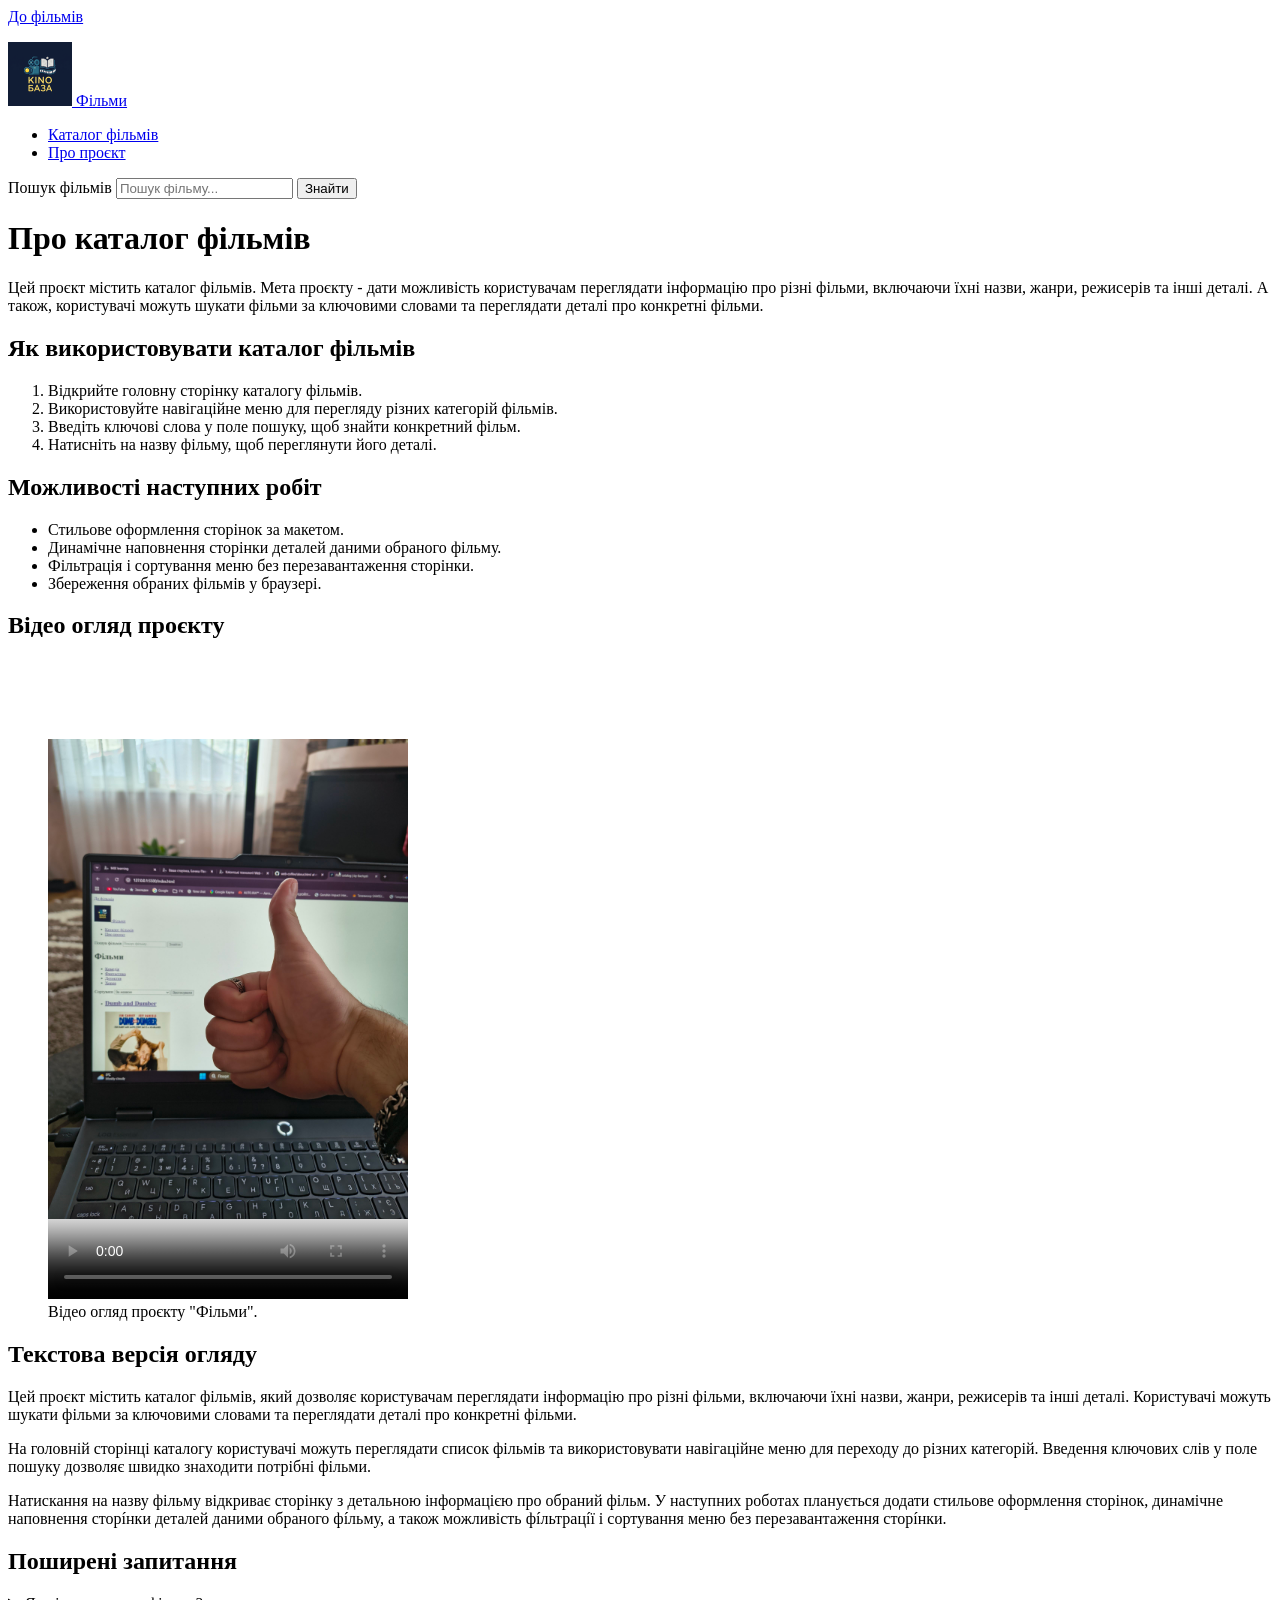
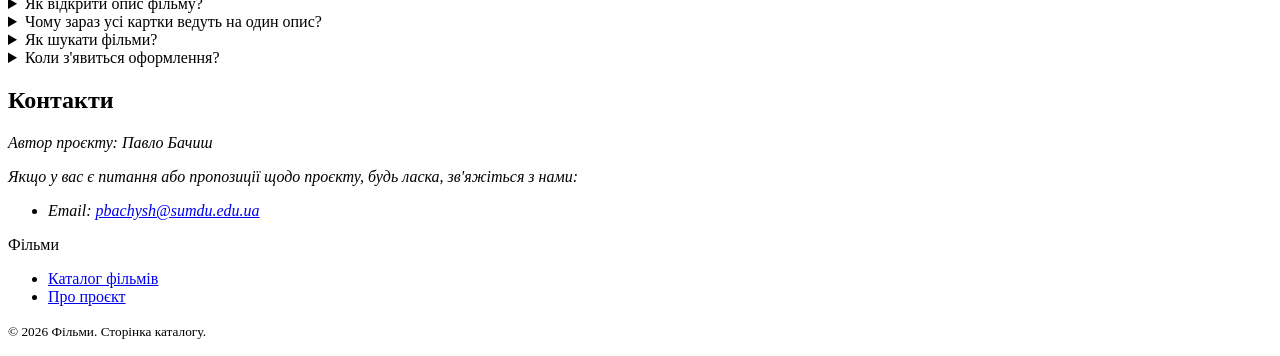
==== about.html @ 8798b3ae "Lab3" ====
<!DOCTYPE html>
    <html lang="uk">
        <head>
            <meta charset="UTF-8">
            <title>About project | by Bachysh</title>
            <meta name="viewport" content="width=device-width, initial-scale=1">
            <meta name="description" content="Деталі про проєкт 'Фільми'.">
            <link rel="icon" href="favicon.ico" sizes="any">
        </head>
        <body>
            <a href="index.html">До фільмів</a>
            <header>
                <p>
                    <a href="index.html">
                        <img src="favicon.ico" width="64" height="64" alt="logo">
                        Фільми
                    </a>
                </p>

                <nav aria-label="Основна навігація">
                    <ul>
                        <li><a href="index.html">Каталог фільмів</a></li>
                        <li><a href="about.html" aria-current="page">Про проєкт</a></li>
                    </ul>
                </nav>

                <search>
                    <form action="index.html" method="get" role="search">
                        <label for="search_field">Пошук фільмів</label>
                        <input id="search_field" name="q" type="search" placeholder="Пошук фільму..." maxlength="80">
                        <button type="submit">Знайти</button>
                    </form>
                </search>
            </header>

            <main id="content">
                <h1>Про каталог фільмів</h1>
                <p>Цей проєкт містить каталог фільмів.
                    Мета проєкту - дати можливість користувачам переглядати інформацію про різні фільми, включаючи їхні назви, жанри, режисерів та інші деталі.
                    А також, користувачі можуть шукати фільми за ключовими словами та переглядати деталі про конкретні фільми.
                </p>

                <section aria-labelledby="howto-title">
                    <h2 id="howto-title">Як використовувати каталог фільмів</h2>
                    <ol>
                        <li>Відкрийте головну сторінку каталогу фільмів.</li>
                        <li>Використовуйте навігаційне меню для перегляду різних категорій фільмів.</li>
                        <li>Введіть ключові слова у поле пошуку, щоб знайти конкретний фільм.</li>
                        <li>Натисніть на назву фільму, щоб переглянути його деталі.</li>
                    </ol>
                </section>

                <section aria-labelledby="next-title">
                    <h2 id="next-title">Можливості наступних робіт</h2>
                    <ul>
                        <li>Стильове оформлення сторінок за макетом.</li>
                        <li>Динамічне наповнення сторінки деталей даними обраного фільму.</li>
                        <li>Фільтрація і сортування меню без перезавантаження сторінки.</li>
                        <li>Збереження обраних фільмів у браузері.</li>
                    </ul>
                </section>

                <section aria-labelledby="video-title">
                    <h2 id="video-title">Відео огляд проєкту</h2>
                    <figure>
                        <video controls preload="metadata" width="360" height="640" poster="images/review.jpg">
                            <source src="media/review.webm" type="video/webm">
                            <source src="media/review.mp4" type="video/mp4">
                            <track kind="subtitles" src="media/review.vtt" srclang="uk" label="Українські субтитри" default>
                            <p>
                                Ваш браузер не підтримує відтворення відео. 
                                Ви можете прочитати текстову версію <a href="#transcript">текстову версію огляду.</a>
                            </p>
                        </video>
                        <figcaption>Відео огляд проєкту "Фільми".</figcaption>
                    </figure>
                    <!--TODO: Зробити НОРМАЛЬНЕ відео.-->
                </section>

                <section id="transcript" aria-labelledby="transcript-title">
                    <h2 id="transcript-title">Текстова версія огляду</h2>
                    <p>Цей проєкт містить каталог фільмів, який дозволяє користувачам переглядати інформацію про різні фільми, включаючи їхні назви, жанри, режисерів та інші деталі. Користувачі можуть шукати фільми за ключовими словами та переглядати деталі про конкретні фільми.</p>
                    <p>На головній сторінці каталогу користувачі можуть переглядати список фільмів та використовувати навігаційне меню для переходу до різних категорій. Введення ключових слів у поле пошуку дозволяє швидко знаходити потрібні фільми.</p>
                    <p>Натискання на назву фільму відкриває сторінку з детальною інформацією про обраний фільм. У наступних роботах планується додати стильове оформлення сторінок, динамічне наповнення сторíнки деталей даними обраного фíльму, а також можливість фíльтрацíї і сортування меню без перезавантаження сторíнки.</p>
                </section>

                <section aria-labelledby="faq-title">
                    <h2 id="faq-title">Поширені запитання</h2>
                    <details name="faq">
                        <summary>Як відкрити опис фільму?</summary>
                        <p>Щоб відкрити опис фільму, потрібно клікнути на назву фільму на головній сторінці каталогу.</p>
                    </details>
                    <details name="faq">
                        <summary>Чому зараз усі картки ведуть на один опис?</summary>
                        <p>На цьому етапі сторінка деталей спільна для каталогу. У наступній роботі з JavaScript її вміст підставлятиметься для кожної позиції окремо.</p>
                    </details>
                    <details name="faq">
                        <summary>Як шукати фільми?</summary>
                        <p>Щоб шукати фільми, потрібно ввести ключові слова у поле пошуку на головній сторінці каталогу та натиснути кнопку "Знайти".</p>
                    </details>
                    <details name="faq">
                        <summary>Коли з'явиться оформлення?</summary>
                        <p>Оформлення буде додано у наступній версії проєкту.</p>
                    </details>
                </section>

                <section aria-labelledby="contact-title">
                    <h2 id="contact-title">Контакти</h2>
                    <address>
                        <p>Автор проєкту: Павло Бачиш</p>
                        <p>Якщо у вас є питання або пропозиції щодо проєкту, будь ласка, зв'яжіться з нами:</p>
                        <ul>
                            <li>Email: <a href="mailto:pbachysh@sumdu.edu.ua">pbachysh@sumdu.edu.ua</a></li>
                        </ul>
                    </address>
                </section>
            </main>

            <footer>
                <p>Фільми</p>
                <nav aria-label="Основна навігація">
                    <ul>
                        <li><a href="index.html">Каталог фільмів</a></li>
                        <li><a href="about.html" aria-current="page">Про проєкт</a></li>
                    </ul>
                </nav>
                <p>
                    <small>© 2026 Фільми. Сторінка каталогу.</small>
                </p>
            </footer>

        </body>

    </html>
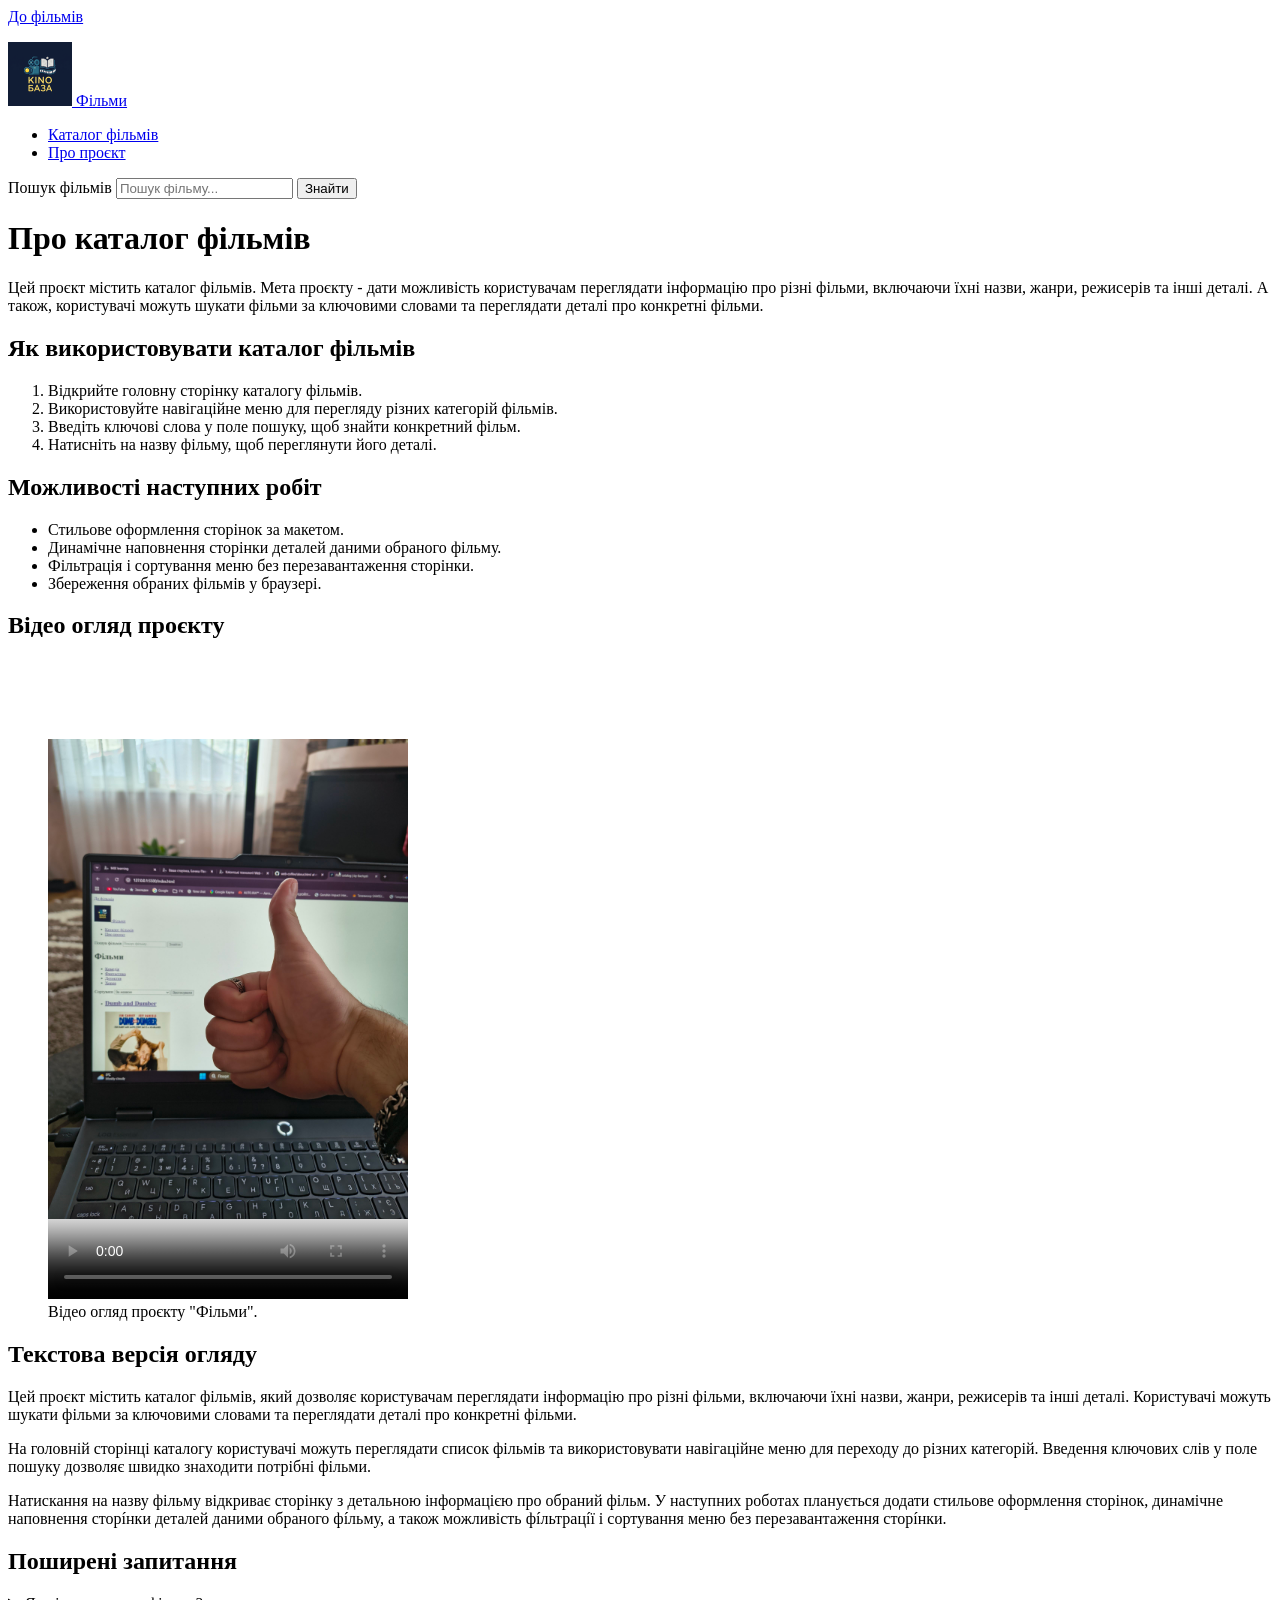
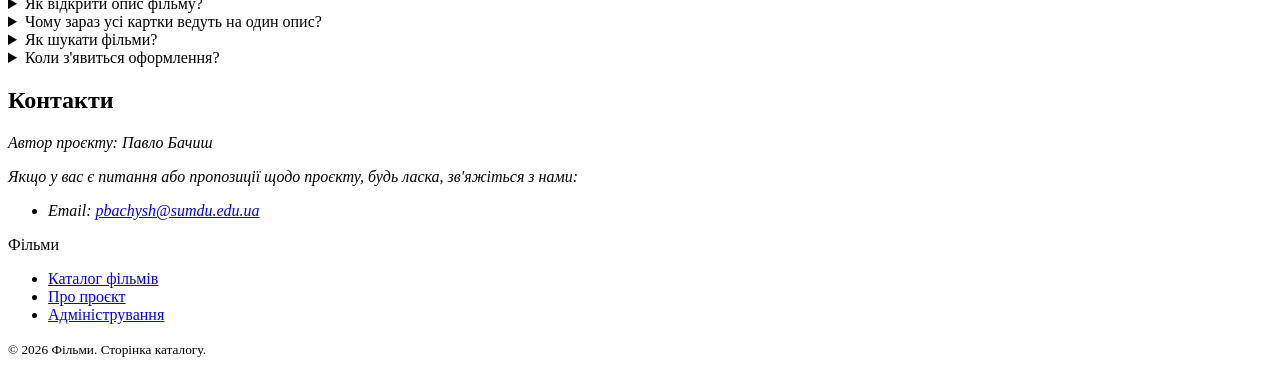
==== commit 4fc7dea1: "Lab4" ====
--- a/about.html
+++ b/about.html
@@ -122,6 +122,7 @@
                     <ul>
                         <li><a href="index.html">Каталог фільмів</a></li>
                         <li><a href="about.html" aria-current="page">Про проєкт</a></li>
+                        <li><a href="admin.html">Адміністрування</a></li>
                     </ul>
                 </nav>
                 <p>
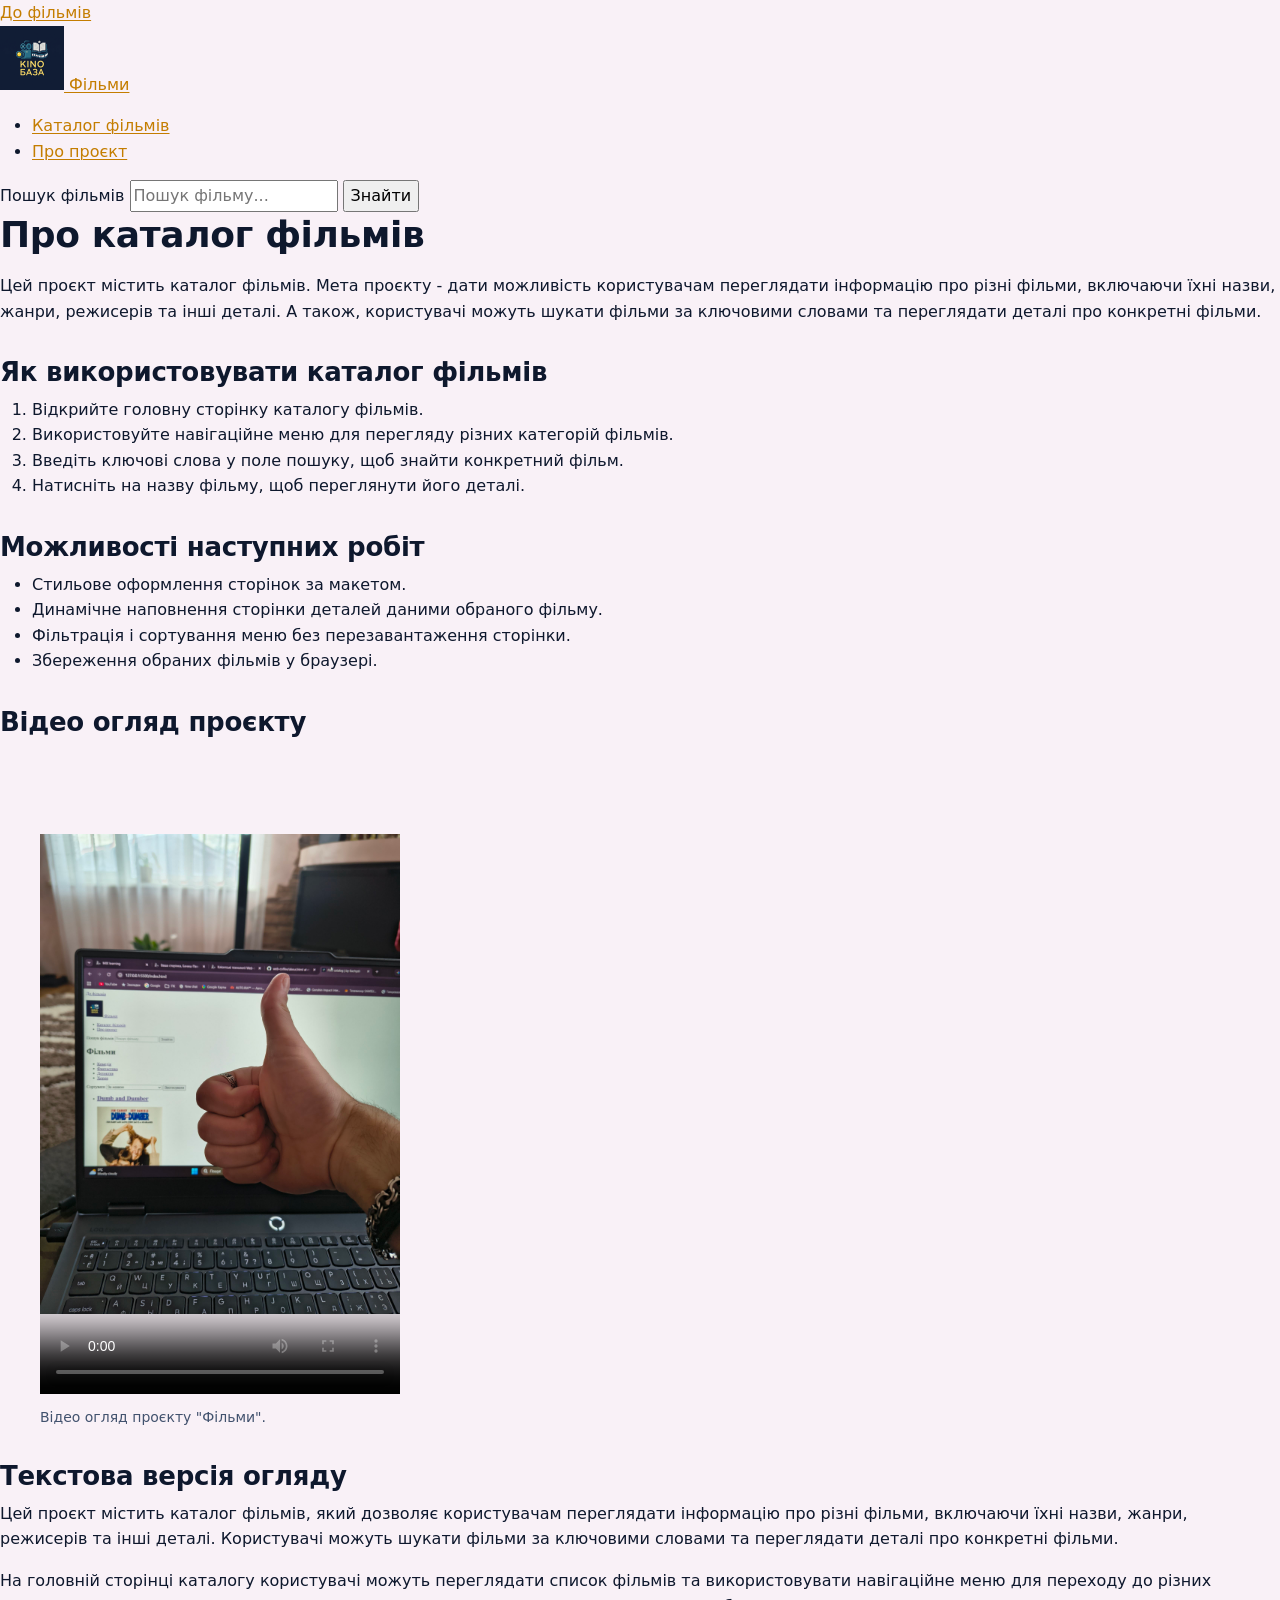
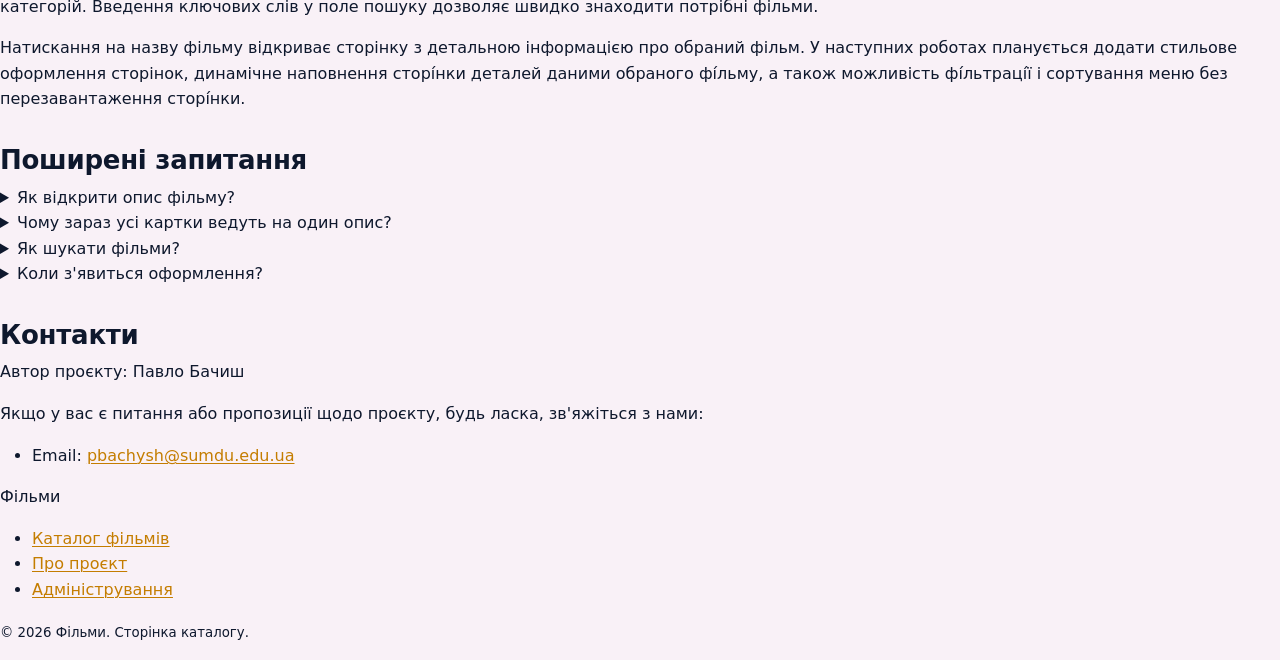
==== commit 6f105117: "Added CSS" ====
--- a/about.html
+++ b/about.html
@@ -6,6 +6,7 @@
             <meta name="viewport" content="width=device-width, initial-scale=1">
             <meta name="description" content="Деталі про проєкт 'Фільми'.">
             <link rel="icon" href="favicon.ico" sizes="any">
+            <link rel="stylesheet" href="css/main.css">
         </head>
         <body>
             <a href="index.html">До фільмів</a>
--- a/css/main.css
+++ b/css/main.css
@@ -0,0 +1,1005 @@
+/* Порядок каскадних шарів: пізніший шар перекриває попередній. */
+@layer reset, base, components, utilities;
+
+/* ==========================================================================
+   Шар reset
+   Скидання блокової моделі та полів форми, без оформлення компонентів.
+   ========================================================================== */
+
+@layer reset {
+  *,
+  *::before,
+  *::after {
+    box-sizing: border-box;
+  }
+
+  body {
+    margin: 0;
+  }
+
+  img {
+    max-inline-size: 100%;
+    block-size: auto;
+  }
+
+  button,
+  input,
+  textarea,
+  select {
+    font: inherit;
+  }
+}
+
+/* ==========================================================================
+   Шар base
+   Дизайн-токени та стилі документа.
+   Токени узгоджені з макетом «Кав'ярня» у Figma:
+   тепла кремова гама кав'ярні, фірмовий помаранчевий акцент логотипа #e86a17
+   та глибокі відтінки обсмаженої кави.
+   ========================================================================== */
+
+@layer base {
+:root {
+    color-scheme: light dark;
+
+    /* Висококонтрастне холодне світле тло та чисті поверхні карток. */
+    --color-bg: #f9f1f7;
+    --color-surface: #ffffff;
+
+    /* Основний текст (глибокий темно-синій з логотипа) та приглушений текст. */
+    --color-text: #0e182d;
+    --color-text-muted: #42526e;
+
+    /* Насичений золотисто-бурштиновий акцент (контрастний на світлому тлі). */
+    --color-accent: #c47d00;
+    --color-accent-hover: #9e6300;
+    --color-on-accent: #ffffff;
+
+    /* Рамки, фокус, помилки та підкладка для бейджів/рядків. */
+    --color-border: #526480;
+    --color-focus: #1d63dc;
+    --color-error: #c92a2a;
+    --color-row: #e4eaf3;
+
+    /* Шрифти інтерфейсу. */
+    --font-body: system-ui, -apple-system, "Segoe UI", Roboto, "Helvetica Neue", Arial, sans-serif;
+    --font-heading: system-ui, -apple-system, "Segoe UI", Roboto, "Helvetica Neue", Arial, sans-serif;
+
+    /* Шкала відступів. */
+    --space-xs: 0.25rem;
+    --space-s: 0.5rem;
+    --space-m: 1rem;
+    --space-l: 2rem;
+
+    /* Радіуси заокруглення. */
+    --radius-s: 0.5rem;
+    --radius-m: 1rem;
+    --radius-l: 2rem;
+
+    /* Тіні карток та елементів інтерфейсу. */
+    --shadow-card: 0 6px 20px -4px rgb(14 24 45 / 0.12), 0 2px 6px -1px rgb(14 24 45 / 0.06);
+  }
+
+  /* Типографіка документа. */
+  body {
+    min-block-size: 100vh;
+    background: var(--color-bg);
+    color: var(--color-text);
+    font-family: var(--font-body);
+    font-size: 1rem;
+    line-height: 1.6;
+    -webkit-font-smoothing: antialiased;
+  }
+
+  h1,
+  h2,
+  h3,
+  h4 {
+    font-family: var(--font-heading);
+    font-weight: 700;
+    line-height: 1.25;
+    letter-spacing: -0.01em;
+    color: var(--color-text);
+  }
+
+  h1 {
+    font-size: 2.25rem;
+    margin-block: 0 var(--space-m);
+  }
+
+  h2 {
+    font-size: 1.625rem;
+    margin-block: var(--space-l) var(--space-s);
+  }
+
+  h3 {
+    font-size: 1.25rem;
+    margin-block: var(--space-m) var(--space-s);
+  }
+
+  p {
+    margin-block: 0 var(--space-m);
+  }
+
+  a {
+    color: var(--color-accent);
+    text-decoration-thickness: 1px;
+    text-underline-offset: 2px;
+    transition: color 0.15s ease;
+  }
+
+  a:visited {
+    color: var(--color-accent);
+  }
+
+  a:hover {
+    color: var(--color-accent-hover);
+  }
+
+  :focus-visible {
+    outline: 0.1875rem solid var(--color-focus);
+    outline-offset: 0.1875rem;
+  }
+
+  ul,
+  ol {
+    margin-block: 0 var(--space-m);
+    padding-inline-start: var(--space-l);
+  }
+
+  /* Базова таблиця: межі й вирівнювання. Чергування рядків — у компоненті. */
+  table {
+    border-collapse: collapse;
+    inline-size: 100%;
+  }
+
+  caption {
+    margin-block-end: var(--space-s);
+    font-weight: 700;
+    text-align: start;
+    font-family: var(--font-heading);
+    font-size: 1.125rem;
+  }
+
+  th,
+  td {
+    padding: var(--space-s) var(--space-m);
+    border-bottom: 1px solid var(--color-border);
+    text-align: start;
+    vertical-align: middle;
+  }
+
+  figcaption {
+    margin-block-start: var(--space-xs);
+    color: var(--color-text-muted);
+    font-size: 0.875rem;
+  }
+
+  address {
+    font-style: normal;
+  }
+
+  /*
+    Темна тема. Ті самі токени, що й у світлій темі.
+    Перемикання лише за системним налаштуванням prefers-color-scheme.
+  */
+    @media (prefers-color-scheme: dark) {
+    :root {
+      --color-bg: #080e1a;
+      --color-surface: #0e182d; /* Точний колір фону вашого логотипа */
+      --color-text: #f4f7fc;
+      --color-text-muted: #9eb0cc;
+      --color-accent: #ffd54f; /* Золотий акцент з логотипа */
+      --color-accent-hover: #ffe07d;
+      --color-on-accent: #0e182d;
+      --color-border: #2e738e;
+      --color-focus: #64b5f6;
+      --color-error: #ff8787;
+      --color-row: #162542;
+      --shadow-card: 0 8px 24px -4px rgb(0 0 0 / 0.65), 0 2px 8px -1px rgb(0 0 0 / 0.45);
+    }
+  }
+}
+
+/* ==========================================================================
+   Шар components
+   Блоки інтерфейсу за методологією BEM у стилістиці макета Figma.
+   ========================================================================== */
+
+@layer components {
+  /* Пропуск до вмісту: видимий лише з клавіатури. */
+  .skip-link {
+    position: fixed;
+    z-index: 100;
+    inset-block-start: var(--space-s);
+    inset-inline-start: var(--space-s);
+    padding: var(--space-s) var(--space-m);
+    border-radius: var(--radius-s);
+    background: var(--color-accent);
+    color: var(--color-on-accent);
+    font-weight: 700;
+    box-shadow: var(--shadow-card);
+    transform: translateY(-200%);
+    transition: transform 0.2s ease;
+  }
+
+  .skip-link:focus,
+  .skip-link:focus-visible {
+    transform: translateY(0);
+    color: var(--color-on-accent);
+  }
+
+  /* Шапка: логотип, навігація і пошук на всіх сторінках. */
+  .site-header {
+    display: flex;
+    flex-wrap: wrap;
+    align-items: center;
+    gap: var(--space-m) var(--space-l);
+    padding: var(--space-m) var(--space-l);
+    border-bottom: 1px solid var(--color-border);
+    background: var(--color-surface);
+    box-shadow: 0 2px 10px rgb(38 25 17 / 0.04);
+  }
+
+  .site-header__brand {
+    margin: 0;
+  }
+
+  .site-header__logo {
+    display: flex;
+    align-items: center;
+    gap: var(--space-s);
+    color: var(--color-text);
+    font-family: var(--font-heading);
+    font-size: 1.375rem;
+    font-weight: 700;
+    text-decoration: none;
+    letter-spacing: -0.01em;
+    white-space: nowrap;
+  }
+
+  .site-header__logo img {
+    border-radius: var(--radius-s);
+    transition: transform 0.25s ease;
+  }
+
+  .site-header__logo:hover img {
+    transform: scale(1.08) rotate(-4deg);
+  }
+
+  .site-header__logo:hover,
+  .site-header__logo:visited {
+    color: var(--color-text);
+  }
+
+  .site-nav {
+    margin-inline-end: auto;
+  }
+
+  .site-nav__list,
+  .site-footer__list,
+  .catalog-filters__list,
+  .catalog__list,
+  .breadcrumbs__list {
+    margin: 0;
+    padding: 0;
+    list-style: none;
+  }
+
+  .site-nav__list {
+    display: flex;
+    flex-wrap: wrap;
+    gap: var(--space-xs);
+  }
+
+  .site-nav__link,
+  .site-footer__link {
+    display: inline-block;
+    padding: var(--space-xs) var(--space-m);
+    border-radius: var(--radius-l);
+    font-weight: 600;
+    text-decoration: none;
+    white-space: nowrap;
+    transition: background-color 0.15s ease, color 0.15s ease;
+  }
+
+  .site-nav__link:hover,
+  .site-footer__link:hover {
+    background: var(--color-row);
+  }
+
+  .site-nav__link[aria-current="page"],
+  .site-footer__link[aria-current="page"] {
+    background: var(--color-accent);
+    color: var(--color-on-accent);
+    font-weight: 700;
+    box-shadow: 0 2px 8px rgb(194 65 23 / 0.3);
+  }
+
+  .site-nav__link[aria-current="page"]:hover,
+  .site-footer__link[aria-current="page"]:hover {
+    background: var(--color-accent-hover);
+    color: var(--color-on-accent);
+  }
+
+  .site-search__form {
+    display: grid;
+    grid-template-columns: minmax(12rem, 16rem) auto;
+    gap: var(--space-xs) var(--space-s);
+    align-items: center;
+  }
+
+  .site-search__label {
+    grid-column: 1 / -1;
+    font-size: 0.875rem;
+    font-weight: 700;
+  }
+
+  .site-search__input {
+    min-block-size: 2.5rem;
+    padding: var(--space-xs) var(--space-m);
+    border: 1px solid var(--color-border);
+    border-radius: var(--radius-l);
+    background: var(--color-bg);
+    color: var(--color-text);
+    transition: border-color 0.15s ease, background-color 0.15s ease;
+  }
+
+  .site-search__input:focus {
+    background: var(--color-surface);
+  }
+
+  .site-search__input::placeholder {
+    color: var(--color-text-muted);
+    opacity: 0.9;
+  }
+
+  /* Кнопки: основна дія і другорядна. */
+  .button {
+    display: inline-flex;
+    align-items: center;
+    justify-content: center;
+    margin: 0;
+    padding: var(--space-s) var(--space-m);
+    border: 2px solid transparent;
+    border-radius: var(--radius-l);
+    font-weight: 700;
+    line-height: 1.25;
+    text-align: center;
+    text-decoration: none;
+    cursor: pointer;
+    transition: transform 0.15s ease, background-color 0.15s ease, border-color 0.15s ease, box-shadow 0.15s ease;
+  }
+
+  .button:active {
+    transform: translateY(1px);
+  }
+
+  .button--primary {
+    border-color: var(--color-accent);
+    background: var(--color-accent);
+    color: var(--color-on-accent);
+    box-shadow: 0 2px 8px rgb(194 65 23 / 0.25);
+  }
+
+  .button--primary:hover {
+    border-color: var(--color-accent-hover);
+    background: var(--color-accent-hover);
+    color: var(--color-on-accent);
+    box-shadow: 0 4px 12px rgb(194 65 23 / 0.35);
+  }
+
+  .button--primary:visited {
+    color: var(--color-on-accent);
+  }
+
+  .button--secondary {
+    border-color: var(--color-border);
+    background: var(--color-surface);
+    color: var(--color-text);
+  }
+
+  .button--secondary:hover,
+  .button--secondary:visited:hover {
+    background: var(--color-row);
+    color: var(--color-text);
+  }
+
+  .button--secondary:visited {
+    color: var(--color-text);
+  }
+
+  /* Основна колонка сторінки. */
+  .page {
+    inline-size: min(74rem, 100%);
+    margin-inline: auto;
+    padding: var(--space-l);
+  }
+
+  .page--reading {
+    inline-size: min(56rem, 100%);
+  }
+
+  .page--reading > p,
+  .page--reading > article > p,
+  .page--reading > article > section > p,
+  .page--reading > section > p {
+    max-inline-size: 65ch;
+  }
+
+  /* Підвал. */
+  .site-footer {
+    display: grid;
+    gap: var(--space-s);
+    padding: var(--space-l);
+    border-top: 1px solid var(--color-border);
+    background: var(--color-surface);
+  }
+
+  .site-footer__title,
+  .site-footer__copy {
+    margin: 0;
+  }
+
+  .site-footer__title {
+    font-family: var(--font-heading);
+    font-weight: 700;
+    font-size: 1.25rem;
+  }
+
+  .site-footer__list {
+    display: flex;
+    flex-wrap: wrap;
+    gap: var(--space-xs);
+  }
+
+  .site-footer__copy {
+    color: var(--color-text-muted);
+    font-size: 0.9375rem;
+  }
+
+  /* Хлібні крихти. Роздільник дає ::before, не символ у розмітці. */
+  .breadcrumbs {
+    margin-block-end: var(--space-m);
+  }
+
+  .breadcrumbs__list {
+    display: flex;
+    flex-wrap: wrap;
+    gap: var(--space-xs);
+    font-size: 0.9375rem;
+  }
+
+  .breadcrumbs__item {
+    display: flex;
+    align-items: center;
+    gap: var(--space-xs);
+  }
+
+  .breadcrumbs__item + .breadcrumbs__item::before {
+    content: "›";
+    font-size: 1.125rem;
+    line-height: 1;
+    color: var(--color-text-muted);
+  }
+
+  .breadcrumbs__item [aria-current="page"] {
+    color: var(--color-text);
+    font-weight: 700;
+    text-decoration: none;
+  }
+
+  /* Каталог і фільтри. */
+  .catalog-filters {
+    margin-block-end: var(--space-m);
+  }
+
+  .catalog-filters__list {
+    display: flex;
+    flex-wrap: wrap;
+    gap: var(--space-s);
+  }
+
+  .catalog-filters__link {
+    display: inline-block;
+    padding: var(--space-xs) var(--space-m);
+    border: 1px solid var(--color-border);
+    border-radius: var(--radius-l);
+    background: var(--color-surface);
+    color: var(--color-text);
+    font-weight: 600;
+    text-decoration: none;
+    white-space: nowrap;
+    transition: all 0.2s ease;
+  }
+
+  .catalog-filters__link:hover,
+  .catalog-filters__link:visited {
+    border-color: var(--color-accent);
+    color: var(--color-accent);
+    background: var(--color-row);
+  }
+
+  .catalog-sort {
+    display: flex;
+    flex-wrap: wrap;
+    align-items: center;
+    gap: var(--space-s);
+    margin-block: var(--space-m) var(--space-l);
+    padding: var(--space-s) var(--space-m);
+    border-radius: var(--radius-m);
+    background: var(--color-surface);
+    border: 1px solid var(--color-border);
+    inline-size: fit-content;
+    max-inline-size: 100%;
+  }
+
+  .catalog-sort__label {
+    font-weight: 700;
+    font-size: 0.9375rem;
+    white-space: nowrap;
+  }
+
+  .catalog-sort__select {
+    min-block-size: 2.375rem;
+    padding: var(--space-xs) var(--space-s);
+    border: 1px solid var(--color-border);
+    border-radius: var(--radius-s);
+    background: var(--color-bg);
+    color: var(--color-text);
+  }
+
+  .catalog__list {
+    display: grid;
+    grid-template-columns: repeat(auto-fill, minmax(17rem, 1fr));
+    gap: var(--space-l);
+  }
+
+/* Картка фільму або серіалу. */
+  .card {
+    display: flex;
+    flex-direction: column;
+    gap: var(--space-s);
+    block-size: 100%;
+    padding: var(--space-m);
+    border: 1px solid var(--color-border);
+    border-radius: var(--radius-m);
+    background: var(--color-surface);
+    box-shadow: var(--shadow-card);
+    transition: transform 0.25s ease, box-shadow 0.25s ease, border-color 0.2s ease;
+  }
+
+  .card:hover {
+    transform: translateY(-4px);
+    box-shadow: 0 12px 28px -6px rgb(0 0 0 / 0.35), 0 4px 10px -2px rgb(0 0 0 / 0.2);
+  }
+
+  /* Візуальний акцент для переглянутого фільму. */
+  .card--watched {
+    border-color: var(--color-accent);
+  }
+
+  .card__title {
+    margin: 0;
+    font-size: 1.375rem;
+    line-height: 1.3;
+  }
+
+  .card__title-link {
+    color: var(--color-text);
+    text-decoration: none;
+    transition: color 0.15s ease;
+  }
+
+  .card__title-link:hover {
+    color: var(--color-accent);
+    text-decoration: underline;
+  }
+
+  .card__media {
+    margin: 0;
+    overflow: hidden;
+    border-radius: var(--radius-s);
+    background: var(--color-row);
+    aspect-ratio: 4 / 5;
+  }
+
+  .card__media img {
+    display: block;
+    inline-size: 100%;
+    block-size: 100%;
+    object-fit: cover;
+    transition: transform 0.3s ease;
+  }
+
+  .card:hover .card__media img {
+    transform: scale(1.04);
+  }
+
+  /* Рядок з жанром та бейджем тривалості. */
+  .card__top-meta {
+    display: flex;
+    align-items: center;
+    justify-content: space-between;
+    gap: var(--space-s);
+    flex-wrap: wrap;
+  }
+
+  .card__genre {
+    margin: 0;
+    font-size: 0.9375rem;
+    font-weight: 700;
+    color: var(--color-text);
+  }
+
+  /* Окремий бейдж тривалості. */
+  .card__duration {
+    margin: 0;
+    padding: 0.25rem 0.65rem;
+    border: 1px solid var(--color-border);
+    border-radius: var(--radius-l);
+    background: var(--color-row);
+    color: var(--color-text);
+    font-size: 0.8125rem;
+    font-weight: 700;
+    font-variant-numeric: tabular-nums;
+    white-space: nowrap;
+  }
+
+  .card__year {
+    margin: 0;
+    color: var(--color-text-muted);
+    font-size: 0.875rem;
+    font-weight: 600;
+    font-variant-numeric: tabular-nums;
+  }
+
+  .card__description {
+    flex-grow: 1;
+    margin: 0;
+    color: var(--color-text-muted);
+    font-size: 0.9375rem;
+    line-height: 1.5;
+  }
+
+  /* Статус перегляду: колір + різна форма маркера. */
+  .status {
+    margin: 0;
+    font-size: 0.875rem;
+    font-weight: 700;
+    display: inline-flex;
+    align-items: center;
+    align-self: flex-start;
+    white-space: nowrap;
+  }
+
+  .status::before {
+    content: "";
+    display: inline-block;
+    inline-size: 0.625rem;
+    block-size: 0.625rem;
+    margin-inline-end: var(--space-xs);
+    flex-shrink: 0;
+  }
+
+  .status--watched {
+    color: var(--color-accent);
+  }
+
+  .status--watched::before {
+    border-radius: 50%;
+    background: var(--color-accent);
+    box-shadow: 0 0 0 2px var(--color-row);
+  }
+
+  .status--unwatched {
+    color: var(--color-text-muted);
+  }
+
+  .status--unwatched::before {
+    border: 2px solid var(--color-border);
+    border-radius: 2px;
+  }
+
+  /* Кнопки дій усередині картки. */
+  .card__actions {
+    display: grid;
+    gap: var(--space-xs);
+    margin-block-start: auto;
+    padding-block-start: var(--space-xs);
+    border-top: 1px dashed var(--color-row);
+  }
+
+  .card__actions .button {
+    inline-size: 100%;
+  }
+
+  /* Сторінка деталей. */
+  .toc {
+    margin-block-end: var(--space-l);
+    padding: var(--space-m) var(--space-l);
+    border: 1px solid var(--color-border);
+    border-radius: var(--radius-m);
+    background: var(--color-surface);
+    box-shadow: var(--shadow-card);
+  }
+
+  .toc h2 {
+    margin-block-start: 0;
+    font-size: 1.25rem;
+  }
+
+  .item-photo {
+    margin-block: var(--space-l);
+  }
+
+  .item-photo figure {
+    margin: 0;
+  }
+
+  .item-photo img {
+    border-radius: var(--radius-m);
+    max-inline-size: 40rem;
+    box-shadow: var(--shadow-card);
+  }
+
+  .specs {
+    display: grid;
+    grid-template-columns: minmax(8rem, 14rem) minmax(0, 1fr);
+    gap: var(--space-s) var(--space-m);
+    margin: 0;
+    padding: var(--space-m);
+    border: 1px solid var(--color-border);
+    border-radius: var(--radius-m);
+    background: var(--color-surface);
+  }
+
+  .specs__term {
+    margin: 0;
+    color: var(--color-text-muted);
+    font-weight: 700;
+    white-space: nowrap;
+  }
+
+  .specs__value {
+    margin: 0;
+  }
+
+  /* Таблиця даних. */
+  .data-table {
+    border: 1px solid var(--color-border);
+    border-radius: var(--radius-m);
+    overflow: hidden;
+    background: var(--color-surface);
+    box-shadow: var(--shadow-card);
+  }
+
+  .data-table thead th {
+    border-bottom-width: 2px;
+    background: var(--color-text);
+    color: var(--color-bg);
+    font-weight: 700;
+    white-space: nowrap;
+  }
+
+  .data-table tbody tr:nth-child(even) {
+    background: var(--color-row);
+  }
+
+  .data-table tbody tr:hover {
+    background: var(--color-row);
+  }
+
+  .data-table__number {
+    text-align: end;
+    font-variant-numeric: tabular-nums;
+    white-space: nowrap;
+  }
+
+  /* Часті запитання. Власний маркер summary через ::before. */
+  .faq__item {
+    margin-block-end: var(--space-s);
+    padding: var(--space-m);
+    border: 1px solid var(--color-border);
+    border-radius: var(--radius-m);
+    background: var(--color-surface);
+    box-shadow: 0 2px 6px rgb(38 25 17 / 0.04);
+    transition: background-color 0.2s ease, box-shadow 0.2s ease;
+  }
+
+  .faq__item[open] {
+    box-shadow: var(--shadow-card);
+  }
+
+  .faq__question {
+    display: flex;
+    align-items: center;
+    gap: var(--space-s);
+    font-weight: 700;
+    cursor: pointer;
+    font-family: var(--font-heading);
+    font-size: 1.125rem;
+  }
+
+  .faq__question::marker {
+    content: "";
+  }
+
+  .faq__question::before {
+    content: "+";
+    display: inline-grid;
+    place-items: center;
+    inline-size: 1.5rem;
+    block-size: 1.5rem;
+    border: 1px solid var(--color-border);
+    border-radius: var(--radius-s);
+    background: var(--color-bg);
+    color: var(--color-accent);
+    font-family: var(--font-body);
+    font-weight: 700;
+    line-height: 1;
+    flex-shrink: 0;
+    transition: transform 0.2s ease, background-color 0.2s ease;
+  }
+
+  .faq__item[open] > .faq__question::before {
+    content: "−";
+    background: var(--color-accent);
+    color: var(--color-on-accent);
+    border-color: var(--color-accent);
+  }
+
+  .video-figure {
+    margin-inline: 0;
+    max-inline-size: 40rem;
+  }
+
+  .video-figure video {
+    border-radius: var(--radius-m);
+    background: var(--color-text);
+    box-shadow: var(--shadow-card);
+  }
+
+  /* Форми адміністратора і відвідувача. */
+  .form {
+    display: grid;
+    gap: var(--space-m);
+    max-inline-size: 38rem;
+    padding: var(--space-l);
+    border: 1px solid var(--color-border);
+    border-radius: var(--radius-m);
+    background: var(--color-surface);
+    box-shadow: var(--shadow-card);
+  }
+
+  .form__group {
+    display: grid;
+    gap: var(--space-m);
+    margin: 0;
+    padding: var(--space-m);
+    border: 1px solid var(--color-border);
+    border-radius: var(--radius-m);
+    background: var(--color-bg);
+  }
+
+  .form__legend {
+    padding-inline: var(--space-xs);
+    font-family: var(--font-heading);
+    font-size: 1.125rem;
+    font-weight: 700;
+  }
+
+  .form__field {
+    display: flex;
+    flex-direction: column;
+    align-items: stretch;
+    gap: var(--space-xs);
+    margin: 0;
+  }
+
+  .form__label {
+    font-weight: 700;
+    font-size: 0.9375rem;
+  }
+
+  .form__hint,
+  .form__note {
+    margin: 0;
+    color: var(--color-text-muted);
+    font-size: 0.875rem;
+  }
+
+  .form input:not([type="checkbox"]):not([type="radio"]):not([type="range"]):not([type="hidden"]),
+  .form select,
+  .form textarea {
+    inline-size: 100%;
+    min-block-size: 2.625rem;
+    padding: var(--space-xs) var(--space-s);
+    border: 1px solid var(--color-border);
+    border-radius: var(--radius-s);
+    background: var(--color-surface);
+    color: var(--color-text);
+    transition: border-color 0.15s ease, box-shadow 0.15s ease;
+  }
+
+  .form textarea {
+    min-block-size: 6.5rem;
+    resize: vertical;
+  }
+
+  .form input::placeholder,
+  .form textarea::placeholder {
+    color: var(--color-text-muted);
+    opacity: 0.85;
+  }
+
+  .form input[type="checkbox"],
+  .form input[type="radio"],
+  .form input[type="range"] {
+    accent-color: var(--color-accent);
+  }
+
+  .form input[type="range"] {
+    inline-size: 100%;
+    padding: 0;
+  }
+
+  .form__field--choice {
+    flex-direction: row;
+  }
+
+  .form__field--choice .form__label {
+    display: flex;
+    align-items: center;
+    gap: var(--space-s);
+    font-weight: 500;
+    cursor: pointer;
+    white-space: nowrap;
+  }
+
+  .form__actions {
+    display: flex;
+    flex-wrap: wrap;
+    align-items: center;
+    gap: var(--space-s);
+    margin: 0;
+    padding-block-start: var(--space-xs);
+  }
+
+  .form__actions .button {
+    white-space: nowrap;
+  }
+
+  /*
+    Некоректне значення: колір рамки і товщина рамки.
+    Знак оклику на підписі не залежить від кольору.
+  */
+  .form input:user-invalid:not([type="checkbox"]):not([type="radio"]):not([type="range"]),
+  .form select:user-invalid,
+  .form textarea:user-invalid {
+    border-color: var(--color-error);
+    border-width: 0.1875rem;
+  }
+
+  .form input[type="checkbox"]:user-invalid,
+  .form input[type="radio"]:user-invalid {
+    outline: 0.1875rem solid var(--color-error);
+    outline-offset: 0.125rem;
+  }
+
+  .form__field:not(.form__field--choice):has(:user-invalid) > .form__label::after,
+  .form__field--choice:has(input[type="checkbox"]:user-invalid) > .form__label::after,
+  .form__group:has(input[type="radio"]:user-invalid) > .form__legend::after {
+    content: " !";
+    font-weight: 700;
+  }
+}
+
+/* ==========================================================================
+   Шар utilities
+   Одноразові допоміжні класи. Оформлення блоків тут не розміщується.
+   ========================================================================== */
+
+@layer utilities {
+  /* Порожній блок шару: окремі утиліти додаються лише за потреби. */
+}
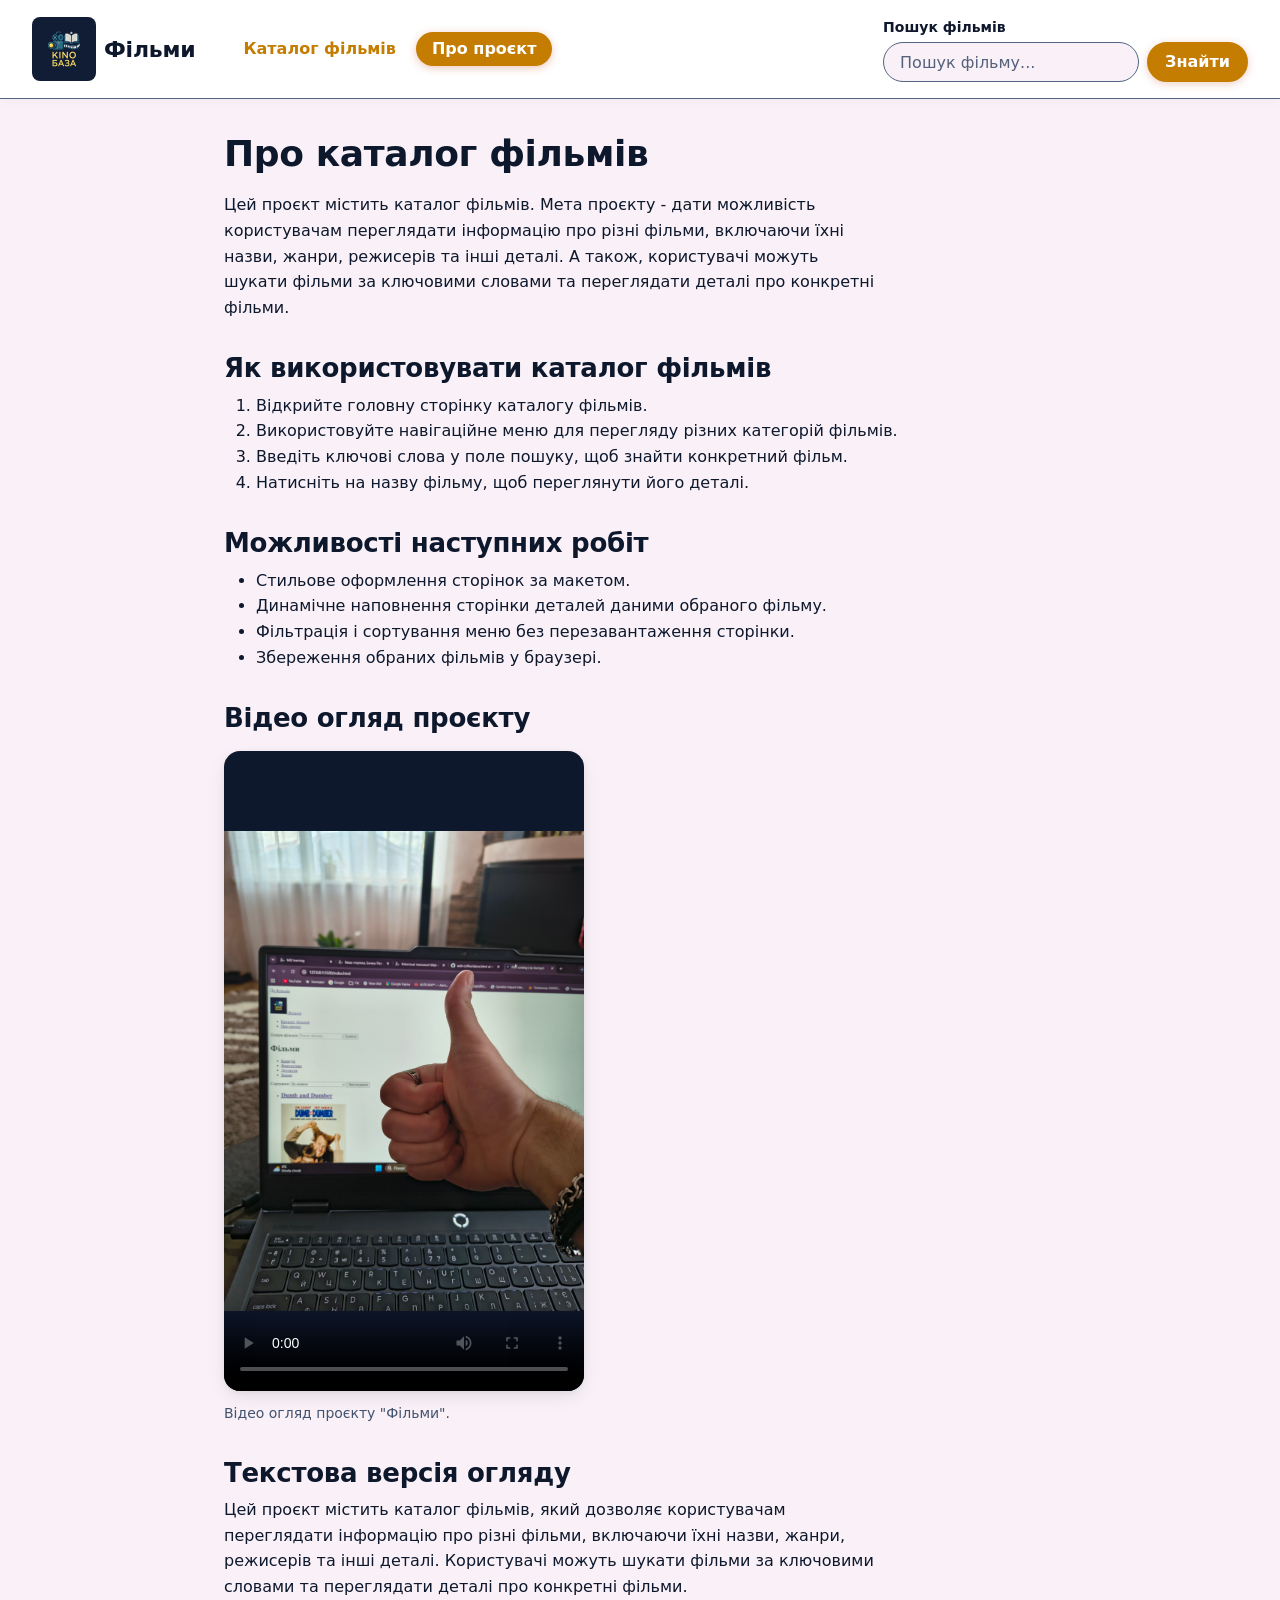
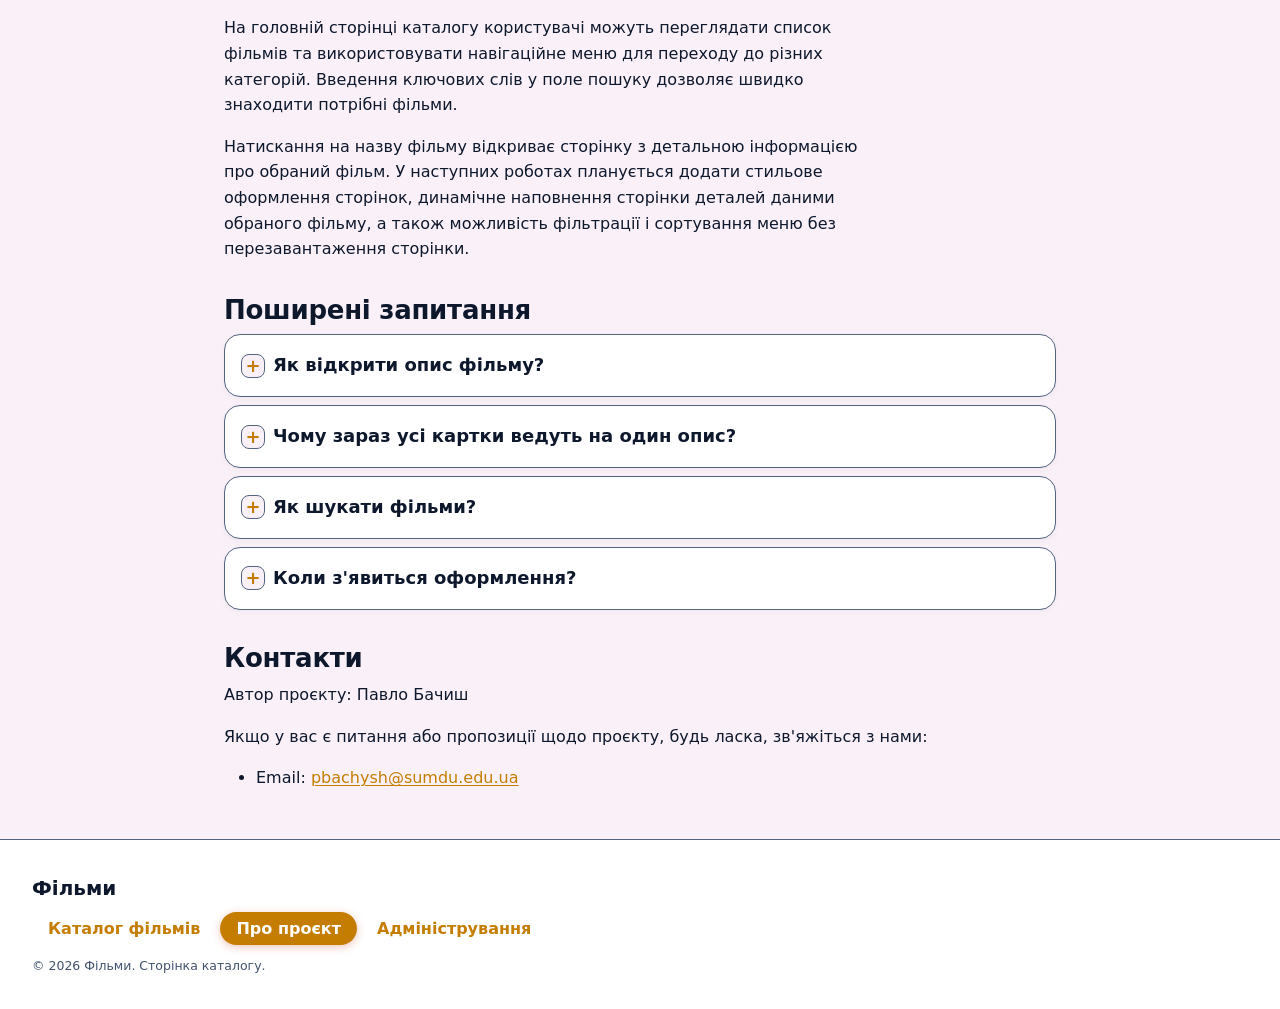
==== commit 227ef3a9: "Added classes to .html files and fixed some bugs" ====
--- a/about.html
+++ b/about.html
@@ -1,136 +1,139 @@
 <!DOCTYPE html>
-    <html lang="uk">
-        <head>
-            <meta charset="UTF-8">
-            <title>About project | by Bachysh</title>
-            <meta name="viewport" content="width=device-width, initial-scale=1">
-            <meta name="description" content="Деталі про проєкт 'Фільми'.">
-            <link rel="icon" href="favicon.ico" sizes="any">
-            <link rel="stylesheet" href="css/main.css">
-        </head>
-        <body>
-            <a href="index.html">До фільмів</a>
-            <header>
-                <p>
-                    <a href="index.html">
-                        <img src="favicon.ico" width="64" height="64" alt="logo">
-                        Фільми
-                    </a>
-                </p>
+<html lang="uk">
+<head>
+  <meta charset="UTF-8">
+  <title>About project | by Bachysh</title>
+  <meta name="viewport" content="width=device-width, initial-scale=1">
+  <meta name="description" content="Деталі про проєкт 'Фільми'.">
+  <link rel="icon" href="favicon.ico" sizes="any">
+  <link rel="stylesheet" href="css/main.css">
+</head>
+<body>
+  <a class="skip-link" href="#content">Перейти до вмісту</a>
 
-                <nav aria-label="Основна навігація">
-                    <ul>
-                        <li><a href="index.html">Каталог фільмів</a></li>
-                        <li><a href="about.html" aria-current="page">Про проєкт</a></li>
-                    </ul>
-                </nav>
+  <header class="site-header">
+    <p class="site-header__brand">
+      <a class="site-header__logo" href="index.html">
+        <img src="favicon.ico" width="64" height="64" alt="logo">
+        Фільми
+      </a>
+    </p>
 
-                <search>
-                    <form action="index.html" method="get" role="search">
-                        <label for="search_field">Пошук фільмів</label>
-                        <input id="search_field" name="q" type="search" placeholder="Пошук фільму..." maxlength="80">
-                        <button type="submit">Знайти</button>
-                    </form>
-                </search>
-            </header>
+    <nav class="site-nav" aria-label="Основна навігація">
+      <ul class="site-nav__list">
+        <li><a class="site-nav__link" href="index.html">Каталог фільмів</a></li>
+        <li><a class="site-nav__link" href="about.html" aria-current="page">Про проєкт</a></li>
+      </ul>
+    </nav>
 
-            <main id="content">
-                <h1>Про каталог фільмів</h1>
-                <p>Цей проєкт містить каталог фільмів.
-                    Мета проєкту - дати можливість користувачам переглядати інформацію про різні фільми, включаючи їхні назви, жанри, режисерів та інші деталі.
-                    А також, користувачі можуть шукати фільми за ключовими словами та переглядати деталі про конкретні фільми.
-                </p>
+    <search class="site-search">
+      <form class="site-search__form" action="index.html" method="get" role="search">
+        <label class="site-search__label" for="search_field">Пошук фільмів</label>
+        <input class="site-search__input" id="search_field" name="q" type="search" placeholder="Пошук фільму..." maxlength="80">
+        <button class="button button--primary" type="submit">Знайти</button>
+      </form>
+    </search>
+  </header>
 
-                <section aria-labelledby="howto-title">
-                    <h2 id="howto-title">Як використовувати каталог фільмів</h2>
-                    <ol>
-                        <li>Відкрийте головну сторінку каталогу фільмів.</li>
-                        <li>Використовуйте навігаційне меню для перегляду різних категорій фільмів.</li>
-                        <li>Введіть ключові слова у поле пошуку, щоб знайти конкретний фільм.</li>
-                        <li>Натисніть на назву фільму, щоб переглянути його деталі.</li>
-                    </ol>
-                </section>
+  <main class="page page--reading" id="content">
+    <h1>Про каталог фільмів</h1>
+    <p>Цей проєкт містить каталог фільмів.
+      Мета проєкту - дати можливість користувачам переглядати інформацію про різні фільми, включаючи їхні назви, жанри, режисерів та інші деталі.
+      А також, користувачі можуть шукати фільми за ключовими словами та переглядати деталі про конкретні фільми.
+    </p>
 
-                <section aria-labelledby="next-title">
-                    <h2 id="next-title">Можливості наступних робіт</h2>
-                    <ul>
-                        <li>Стильове оформлення сторінок за макетом.</li>
-                        <li>Динамічне наповнення сторінки деталей даними обраного фільму.</li>
-                        <li>Фільтрація і сортування меню без перезавантаження сторінки.</li>
-                        <li>Збереження обраних фільмів у браузері.</li>
-                    </ul>
-                </section>
+    <section aria-labelledby="howto-title">
+      <h2 id="howto-title">Як використовувати каталог фільмів</h2>
+      <ol>
+        <li>Відкрийте головну сторінку каталогу фільмів.</li>
+        <li>Використовуйте навігаційне меню для перегляду різних категорій фільмів.</li>
+        <li>Введіть ключові слова у поле пошуку, щоб знайти конкретний фільм.</li>
+        <li>Натисніть на назву фільму, щоб переглянути його деталі.</li>
+      </ol>
+    </section>
 
-                <section aria-labelledby="video-title">
-                    <h2 id="video-title">Відео огляд проєкту</h2>
-                    <figure>
-                        <video controls preload="metadata" width="360" height="640" poster="images/review.jpg">
-                            <source src="media/review.webm" type="video/webm">
-                            <source src="media/review.mp4" type="video/mp4">
-                            <track kind="subtitles" src="media/review.vtt" srclang="uk" label="Українські субтитри" default>
-                            <p>
-                                Ваш браузер не підтримує відтворення відео. 
-                                Ви можете прочитати текстову версію <a href="#transcript">текстову версію огляду.</a>
-                            </p>
-                        </video>
-                        <figcaption>Відео огляд проєкту "Фільми".</figcaption>
-                    </figure>
-                    <!--TODO: Зробити НОРМАЛЬНЕ відео.-->
-                </section>
+    <section aria-labelledby="next-title">
+      <h2 id="next-title">Можливості наступних робіт</h2>
+      <ul>
+        <li>Стильове оформлення сторінок за макетом.</li>
+        <li>Динамічне наповнення сторінки деталей даними обраного фільму.</li>
+        <li>Фільтрація і сортування меню без перезавантаження сторінки.</li>
+        <li>Збереження обраних фільмів у браузері.</li>
+      </ul>
+    </section>
 
-                <section id="transcript" aria-labelledby="transcript-title">
-                    <h2 id="transcript-title">Текстова версія огляду</h2>
-                    <p>Цей проєкт містить каталог фільмів, який дозволяє користувачам переглядати інформацію про різні фільми, включаючи їхні назви, жанри, режисерів та інші деталі. Користувачі можуть шукати фільми за ключовими словами та переглядати деталі про конкретні фільми.</p>
-                    <p>На головній сторінці каталогу користувачі можуть переглядати список фільмів та використовувати навігаційне меню для переходу до різних категорій. Введення ключових слів у поле пошуку дозволяє швидко знаходити потрібні фільми.</p>
-                    <p>Натискання на назву фільму відкриває сторінку з детальною інформацією про обраний фільм. У наступних роботах планується додати стильове оформлення сторінок, динамічне наповнення сторíнки деталей даними обраного фíльму, а також можливість фíльтрацíї і сортування меню без перезавантаження сторíнки.</p>
-                </section>
+    <section aria-labelledby="video-title">
+      <h2 id="video-title">Відео огляд проєкту</h2>
+      <figure class="video-figure">
+        <video controls preload="metadata" width="360" height="640" poster="images/review.jpg">
+          <source src="media/review.webm" type="video/webm">
+          <source src="media/review.mp4" type="video/mp4">
+          <track kind="subtitles" src="media/review.vtt" srclang="uk" label="Українські субтитри" default>
+          <p>
+            Ваш браузер не підтримує відтворення відео.
+            Ви можете прочитати <a href="#transcript">текстову версію огляду.</a>
+          </p>
+        </video>
+        <figcaption>Відео огляд проєкту "Фільми".</figcaption>
+      </figure>
+      <!--TODO: Зробити НОРМАЛЬНЕ відео.-->
+    </section>
 
-                <section aria-labelledby="faq-title">
-                    <h2 id="faq-title">Поширені запитання</h2>
-                    <details name="faq">
-                        <summary>Як відкрити опис фільму?</summary>
-                        <p>Щоб відкрити опис фільму, потрібно клікнути на назву фільму на головній сторінці каталогу.</p>
-                    </details>
-                    <details name="faq">
-                        <summary>Чому зараз усі картки ведуть на один опис?</summary>
-                        <p>На цьому етапі сторінка деталей спільна для каталогу. У наступній роботі з JavaScript її вміст підставлятиметься для кожної позиції окремо.</p>
-                    </details>
-                    <details name="faq">
-                        <summary>Як шукати фільми?</summary>
-                        <p>Щоб шукати фільми, потрібно ввести ключові слова у поле пошуку на головній сторінці каталогу та натиснути кнопку "Знайти".</p>
-                    </details>
-                    <details name="faq">
-                        <summary>Коли з'явиться оформлення?</summary>
-                        <p>Оформлення буде додано у наступній версії проєкту.</p>
-                    </details>
-                </section>
+    <section id="transcript" aria-labelledby="transcript-title">
+      <h2 id="transcript-title">Текстова версія огляду</h2>
+      <p>Цей проєкт містить каталог фільмів, який дозволяє користувачам переглядати інформацію про різні фільми, включаючи їхні назви, жанри, режисерів та інші деталі. Користувачі можуть шукати фільми за ключовими словами та переглядати деталі про конкретні фільми.</p>
+      <p>На головній сторінці каталогу користувачі можуть переглядати список фільмів та використовувати навігаційне меню для переходу до різних категорій. Введення ключових слів у поле пошуку дозволяє швидко знаходити потрібні фільми.</p>
+      <p>Натискання на назву фільму відкриває сторінку з детальною інформацією про обраний фільм. У наступних роботах планується додати стильове оформлення сторінок, динамічне наповнення сторінки деталей даними обраного фільму, а також можливість фільтрації і сортування меню без перезавантаження сторінки.</p>
+    </section>
 
-                <section aria-labelledby="contact-title">
-                    <h2 id="contact-title">Контакти</h2>
-                    <address>
-                        <p>Автор проєкту: Павло Бачиш</p>
-                        <p>Якщо у вас є питання або пропозиції щодо проєкту, будь ласка, зв'яжіться з нами:</p>
-                        <ul>
-                            <li>Email: <a href="mailto:pbachysh@sumdu.edu.ua">pbachysh@sumdu.edu.ua</a></li>
-                        </ul>
-                    </address>
-                </section>
-            </main>
+    <section aria-labelledby="faq-title">
+      <h2 id="faq-title">Поширені запитання</h2>
 
-            <footer>
-                <p>Фільми</p>
-                <nav aria-label="Основна навігація">
-                    <ul>
-                        <li><a href="index.html">Каталог фільмів</a></li>
-                        <li><a href="about.html" aria-current="page">Про проєкт</a></li>
-                        <li><a href="admin.html">Адміністрування</a></li>
-                    </ul>
-                </nav>
-                <p>
-                    <small>© 2026 Фільми. Сторінка каталогу.</small>
-                </p>
-            </footer>
+      <details class="faq__item" name="faq">
+        <summary class="faq__question">Як відкрити опис фільму?</summary>
+        <p>Щоб відкрити опис фільму, потрібно клікнути на назву фільму на головній сторінці каталогу.</p>
+      </details>
 
-        </body>
+      <details class="faq__item" name="faq">
+        <summary class="faq__question">Чому зараз усі картки ведуть на один опис?</summary>
+        <p>На цьому етапі сторінка деталей спільна для каталогу. У наступній роботі з JavaScript її вміст підставлятиметься для кожної позиції окремо.</p>
+      </details>
 
-    </html>+      <details class="faq__item" name="faq">
+        <summary class="faq__question">Як шукати фільми?</summary>
+        <p>Щоб шукати фільми, потрібно ввести ключові слова у поле пошуку на головній сторінці каталогу та натиснути кнопку "Знайти".</p>
+      </details>
+
+      <details class="faq__item" name="faq">
+        <summary class="faq__question">Коли з'явиться оформлення?</summary>
+        <p>Базове оформлення вже підключено через дизайн-токени та каскадні шари CSS, а подальші візуальні доопрацювання з'являться у наступних версіях проєкту.</p>
+      </details>
+    </section>
+
+    <section aria-labelledby="contact-title">
+      <h2 id="contact-title">Контакти</h2>
+      <address>
+        <p>Автор проєкту: Павло Бачиш</p>
+        <p>Якщо у вас є питання або пропозиції щодо проєкту, будь ласка, зв'яжіться з нами:</p>
+        <ul>
+          <li>Email: <a href="mailto:pbachysh@sumdu.edu.ua">pbachysh@sumdu.edu.ua</a></li>
+        </ul>
+      </address>
+    </section>
+  </main>
+
+  <footer class="site-footer">
+    <p class="site-footer__title">Фільми</p>
+    <nav aria-label="Основна навігація у підвалі">
+      <ul class="site-footer__list">
+        <li><a class="site-footer__link" href="index.html">Каталог фільмів</a></li>
+        <li><a class="site-footer__link" href="about.html" aria-current="page">Про проєкт</a></li>
+        <li><a class="site-footer__link" href="admin.html">Адміністрування</a></li>
+      </ul>
+    </nav>
+    <p class="site-footer__copy">
+      <small>© 2026 Фільми. Сторінка каталогу.</small>
+    </p>
+  </footer>
+</body>
+</html>
--- a/css/main.css
+++ b/css/main.css
@@ -322,6 +322,10 @@
     color: var(--color-on-accent);
   }
 
+  .site-search {
+    flex-shrink: 0;
+  }
+
   .site-search__form {
     display: grid;
     grid-template-columns: minmax(12rem, 16rem) auto;
@@ -775,9 +779,9 @@
   }
 
   .data-table thead th {
-    border-bottom-width: 2px;
-    background: var(--color-text);
-    color: var(--color-bg);
+    border-bottom: 2px solid var(--color-accent);
+    background: var(--color-row);
+    color: var(--color-text);
     font-weight: 700;
     white-space: nowrap;
   }
@@ -791,7 +795,6 @@
   }
 
   .data-table__number {
-    text-align: end;
     font-variant-numeric: tabular-nums;
     white-space: nowrap;
   }
